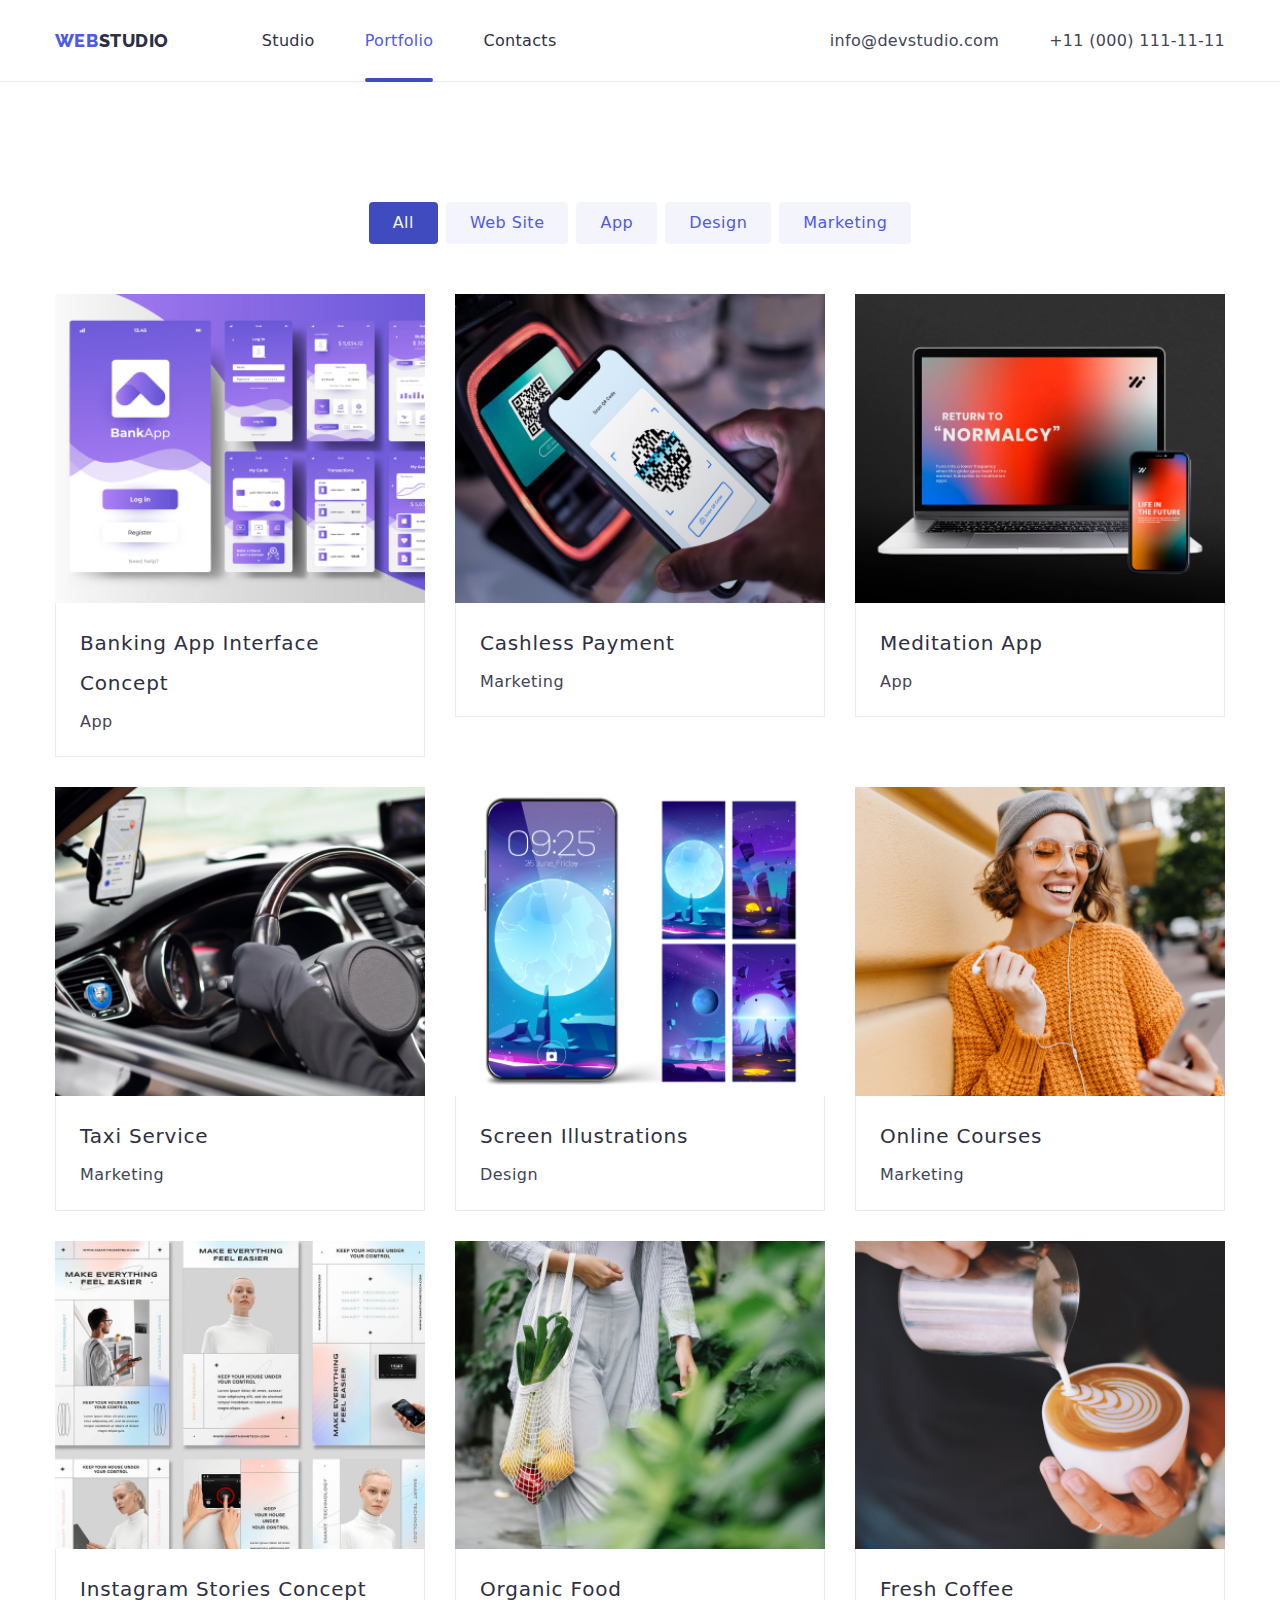
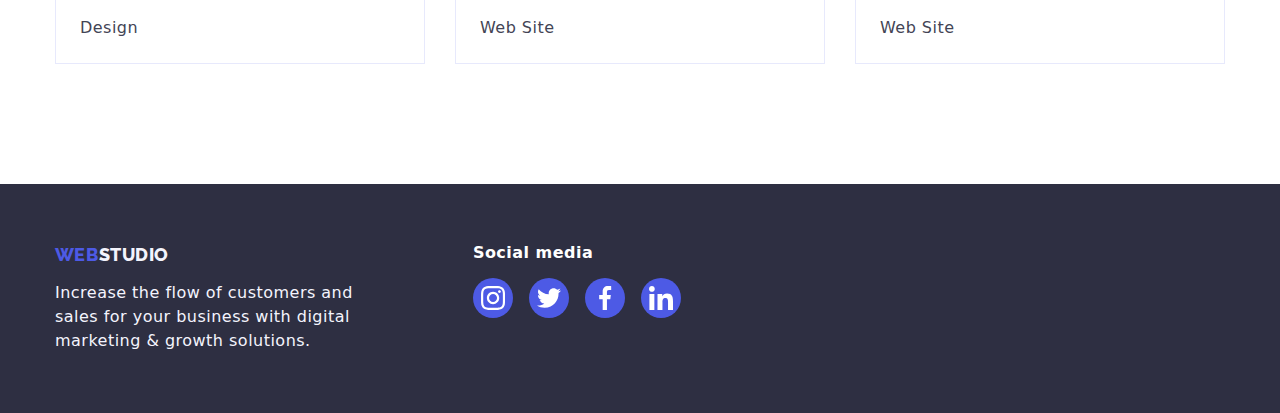
==== portfolio.html @ b477fc62 "commit" ====
<!DOCTYPE html>
<html lang="en">
  <head>
    <title>Portfolio</title>
    <meta charset="UTF-8" />
    <meta http-equiv="X-UA-Compatible" content="IE=edge" />
    <meta name="viewport" content="width=device-width, initial-scale=1.0" />

    <link rel="stylesheet" href="./css/style.css" />
    <link rel="preconnect" href="https://fonts.googleapis.com" />
    <link rel="preconnect" href="https://fonts.gstatic.com" crossorigin />
    <link
      href="https://fonts.googleapis.com/css2?family=Raleway:wght@800&family=Roboto:wght@400;500;700;900&display=swap"
      rel="stylesheet"
    />
    <link
      rel="stylesheet"
      href="https://cdnjs.cloudflare.com/ajax/libs/modern-normalize/2.0.0/modern-normalize.min.css"
    />
  </head>
  <body>
    <header class="page-header">
      <div class="container menu">
        <nav class="navigation">
          <a href="./index.html" class="logo-link">
            <span class="logo">WEB</span>
            <span class="studio">STUDIO</span>
          </a>

          <ul class="nav-menu list">
            <li class="item">
              <a href="./index.html" class="page link">Studio</a>
            </li>
            <li class="item">
              <a href="./portfolio.html" class="page current link">Portfolio</a>
            </li>
            <li class="item">
              <a href="#contacts" class="page link">Contacts</a>
            </li>
          </ul>
        </nav>

        <ul class="contacts-menu list">
          <li class="item">
            <a href="mailto:info@devstudio.com" class="contact link">
              info@devstudio.com</a
            >
          </li>
          <li class="item">
            <a href="tel:+110001111111" class="contact link"
              >+11 (000) 111-11-11</a
            >
          </li>
        </ul>
      </div>
    </header>

    <!-- ============ THis is a button section =============== -->
    <main>
      <section class="section">
        <div class="container">
          <ul class="filters list">
            <li class="space">
              <button type="button" class="button filter current">All</button>
            </li>
            <li class="space">
              <button type="button" class="button filter">Web Site</button>
            </li>
            <li class="space">
              <button type="button" class="button filter">App</button>
            </li>
            <li class="space">
              <button type="button" class="button filter">Design</button>
            </li>
            <li class="space">
              <button type="button" class="button filter">Marketing</button>
            </li>
          </ul>

          <!--=========== This is a card section ============-->
          <!-- ------row 1------- -->
          <ul class="projects list">
            <li class="project-card">
              <a href="" class="project link">
                <div class="project-cover-wrap">
                  <img
                    class="image"
                    src="./images/banking-app.jpg"
                    alt="Banking App image"
                    width="370"
                    height="294"
                  />
                  <p class="project-cover-text">
                    14 Stylish and User-Friendly App Design Concepts · Task
                    Manager App · Calorie Tracker App · Exotic Fruit Ecommerce
                    App · Cloud Storage App
                  </p>
                </div>
                <div class="substrate">
                  <h2 class="name">Banking App Interface Concept</h2>
                  <p class="type">App</p>
                </div>
              </a>
            </li>
            <li class="project-card">
              <a href="" class="project link">
                <div class="project-cover-wrap">
                  <img
                    class="image"
                    src="./images/cashless-payment.jpg"
                    alt="Cashless Payment image"
                    width="370"
                    height="294"
                  />
                  <p class="project-cover-text">
                    14 Stylish and User-Friendly App Design Concepts · Task
                    Manager App · Calorie Tracker App · Exotic Fruit Ecommerce
                    App · Cloud Storage App
                  </p>
                </div>
                <div class="substrate">
                  <h2 class="name">Cashless Payment</h2>
                  <p class="type">Marketing</p>
                </div>
              </a>
            </li>
            <li class="project-card">
              <a href="" class="project link">
                <div class="project-cover-wrap">
                  <img
                    class="image"
                    src="./images/meditaion-app.jpg"
                    alt="Meditation app image"
                    width="370"
                    height="294"
                  />
                  <p class="project-cover-text">
                    14 Stylish and User-Friendly App Design Concepts · Task
                    Manager App · Calorie Tracker App · Exotic Fruit Ecommerce
                    App · Cloud Storage App
                  </p>
                </div>
                <div class="substrate">
                  <h2 class="name">Meditation App</h2>
                  <p class="type">App</p>
                </div>
              </a>
            </li>

            <!-- ---------row 2 -------- -->
            <li class="project-card">
              <a href="" class="project link">
                <div class="project-cover-wrap">
                  <img
                    class="image"
                    src="./images/taxi-service.jpg"
                    alt="Taxi Service image"
                    width="370"
                    height="294"
                  />
                  <p class="project-cover-text">
                    14 Stylish and User-Friendly App Design Concepts · Task
                    Manager App · Calorie Tracker App · Exotic Fruit Ecommerce
                    App · Cloud Storage App
                  </p>
                </div>
                <div class="substrate">
                  <h2 class="name">Taxi Service</h2>
                  <p class="type">Marketing</p>
                </div>
              </a>
            </li>
            <li class="project-card">
              <a href="" class="project link">
                <div class="project-cover-wrap">
                  <img
                    class="image"
                    src="./images/mobile-screen-illustration.jpg"
                    alt="Mobile screen illustration"
                    width="370"
                    height="294"
                  />
                  <p class="project-cover-text">
                    14 Stylish and User-Friendly App Design Concepts · Task
                    Manager App · Calorie Tracker App · Exotic Fruit Ecommerce
                    App · Cloud Storage App
                  </p>
                </div>
                <div class="substrate">
                  <h2 class="name">Screen Illustrations</h2>
                  <p class="type">Design</p>
                </div>
              </a>
            </li>
            <li class="project-card">
              <a href="" class="project link">
                <div class="project-cover-wrap">
                  <img
                    class="image"
                    src="./images/woman-holding-mobile-phone.jpg"
                    alt="Woman holding mobile phone image"
                    width="370"
                    height="294"
                  />
                  <p class="project-cover-text">
                    14 Stylish and User-Friendly App Design Concepts · Task
                    Manager App · Calorie Tracker App · Exotic Fruit Ecommerce
                    App · Cloud Storage App
                  </p>
                </div>
                <div class="substrate">
                  <h2 class="name">Online Courses</h2>
                  <p class="type">Marketing</p>
                </div>
              </a>
            </li>

            <!-- -------------row 3 ---------- -->
            <li class="project-card">
              <a href="" class="project link">
                <div class="project-cover-wrap">
                  <img
                    class="image"
                    src="./images/instagram-sotries-concept.jpg"
                    alt="instagram sotries concept image"
                    width="370"
                    height="294"
                  />
                  <p class="project-cover-text">
                    14 Stylish and User-Friendly App Design Concepts · Task
                    Manager App · Calorie Tracker App · Exotic Fruit Ecommerce
                    App · Cloud Storage App
                  </p>
                </div>
                <div class="substrate">
                  <h2 class="name">Instagram Stories Concept</h2>
                  <p class="type">Design</p>
                </div>
              </a>
            </li>
            <li class="project-card">
              <a href="" class="project link">
                <div class="project-cover-wrap">
                  <img
                    class="image"
                    src="./images/woman-on-garden.jpg"
                    alt="Woman walking on a garden image"
                    width="370"
                    height="294"
                  />
                  <p class="project-cover-text">
                    14 Stylish and User-Friendly App Design Concepts · Task
                    Manager App · Calorie Tracker App · Exotic Fruit Ecommerce
                    App · Cloud Storage App
                  </p>
                </div>
                <div class="substrate">
                  <h2 class="name">Organic Food</h2>
                  <p class="type">Web Site</p>
                </div>
              </a>
            </li>
            <li class="project-card">
              <a href="" class="project link">
                <div class="project-cover-wrap">
                  <img
                    class="image"
                    src="./images/cup-of-coffe.jpg"
                    alt="Pouring coffe on a cup image"
                    width="370"
                    height="294"
                  />
                  <p class="project-cover-text">
                    14 Stylish and User-Friendly App Design Concepts · Task
                    Manager App · Calorie Tracker App · Exotic Fruit Ecommerce
                    App · Cloud Storage App
                  </p>
                </div>
                <div class="substrate">
                  <h2 class="name">Fresh Coffee</h2>
                  <p class="type">Web Site</p>
                </div>
              </a>
            </li>
          </ul>
        </div>
      </section>
    </main>

    <!--This is a footer-->
    <footer class="page-footer">
      <div class="container">
        <!-- main footer -->
        <div class="footer">
          <!-- footer 1 -->
          <div class="footer-address">
            <a href="./index.html" class="logo-link">
              <span class="logo">WEB</span>
              <span class="studio-footer">STUDIO</span>
            </a>
            <p class="footer-description">
              Increase the flow of customers and <br />
              sales for your business with digital <br />
              marketing & growth solutions.
            </p>
          </div>

          <!-- footer icon-->
          <div class="footer-block">
            <b class="footer-heading">Social media</b>
            <ul class="social-footer list">
              <li class="icon-item">
                <a
                  class="link"
                  href="https://www.instagram.com/"
                  target="_blank"
                  rel="noopener noreferrer"
                  aria-label="Link to Instagram"
                >
                  <svg class="icon" width="24" height="24">
                    <use href="./images/icons.svg#footer-icon-instagram"></use>
                  </svg>
                </a>
              </li>
              <li class="icon-item">
                <a
                  class="link"
                  href="https://twitter.com//"
                  target="_blank"
                  rel="noopener noreferrer"
                  aria-label="Link to Twitter"
                >
                  <svg class="icon" width="24" height="24">
                    <use href="./images/icons.svg#footer-icon-twitter"></use>
                  </svg>
                </a>
              </li>
              <li class="icon-item">
                <a
                  class="link"
                  href="https://www.facebook.com/"
                  target="_blank"
                  rel="noopener noreferrer"
                  aria-label="Link to Facebook"
                >
                  <svg class="icon" width="24" height="24">
                    <use href="./images/icons.svg#footer-icon-facebook"></use>
                  </svg>
                </a>
              </li>
              <li class="icon-item">
                <a
                  class="link"
                  href="https://www.linkedin.com/login/"
                  target="_blank"
                  rel="noopener noreferrer"
                  aria-label="Link to LinkedIn"
                >
                  <svg class="icon" width="24" height="24">
                    <use href="./images/icons.svg#footer-icon-linkedin"></use>
                  </svg>
                </a>
              </li>
            </ul>
          </div>
        </div>
      </div>
    </footer>
  </body>
</html>
---- css/style.css ----
/* @import url("https://fonts.googleapis.com/css2?family=Raleway:wght@800&family=Roboto:wght@400;500;700;900&display=swap"); */

:root {
  --iris-color: #4d5ae5;
  --navy-blue-color: #2e2f42;
  --slate: #434455;
  --white: #fff;
  --cloud: #f4f4fd;
  --cornflower: #e7e9fc;
  --ocean: #404bbf;
  --gray: #2e2f42;
  --light-slate: #8e8f99;
  --green: #31d0aa;
  --dairy-color: #fcfcfc;
}

/* --------css margin reset--- */
h1,
h2,
h3,
h4,
h5,
h6,
p {
  margin: 0;
}

/* ---common properties for tags and class--- */
html {
  box-sizing: border-box;
}

*,
*::before,
*::after {
  box-sizing: inherit;
}

img {
  display: block;
  max-width: 100%;
  height: auto;
}

body {
  font-family: "Roboto", sans-serif;
  font-size: 16px;
  letter-spacing: 0.03em;
  color: var(--slate);
  background-color: var(--white);
}

.list {
  list-style: none;
  padding: 0;
  margin: 0;
}

.link {
  text-decoration: none;
  color: inherit;
}

.logo-link {
  text-decoration: none;
}

.container {
  width: 1200px;
  padding: 0 15px;
  margin: 0 auto;
}

.menu,
.navigation,
.nav-menu,
.contacts-menu {
  display: flex;
  align-items: center;
}

/* ---this is the header----- */

.page-header {
  border-bottom: 1px solid var(--cornflower);
}

.nav-menu .page:hover,
.nav-menu .page:focus,
.nav-menu .page.current,
.contacts-menu .contact:hover,
.contacts-menu .contact:focus {
  color: var(--iris-color);
}

.logo {
  color: var(--iris-color);
}

.nav-menu .page,
.contacts-menu .contact {
  font-weight: 500;
  line-height: 1.14;
  letter-spacing: 0.02em;
  text-decoration: none;
  font-size: 16px;
  display: block;
  padding-top: 32px;
  padding-bottom: 31px;
  transition: color 250ms cubic-bezier(0.4, 0, 0.2, 1);
}

.nav-menu .page {
  color: var(--navy-blue-color);
}

.contacts-menu .contact {
  color: var(--slate);
  font-weight: 400;
}

.nav-menu {
  margin-left: 93px;
}

.nav-menu .item:not(:last-child),
.contacts-menu .item:not(:last-child) {
  margin-right: 50px;
}

.contacts-menu.list {
  margin-left: auto;
}

.logo-link > span {
  font-size: 18px;
  line-height: 1.2;
}

.logo-link {
  font-family: "Raleway", sans-serif;
  font-weight: 800;
  font-size: 0;
}

.studio {
  color: var(--navy-blue-color);
}

/* nav menu animation */
.page:hover,
.page:focus {
  color: var(--iris-color);
}

.page.current::after {
  content: "";
  border: 2px solid var(--ocean);
  border-radius: 2px;
  background-color: var(--ocean);
  height: 4px;
  width: 100%;
  position: absolute;
  left: 0;
  bottom: -1px;
}

.page::after {
  content: "";
  border-radius: 2px;
  border: 2px solid transparent;
  height: 4px;
  width: 0;
  position: absolute;
  left: 0;
  bottom: -2px;
  transition: width 250ms cubic-bezier(0.4, 0, 0.2, 1),
    background-color 250ms cubic-bezier(0.4, 0, 0.2, 1),
    border 250ms cubic-bezier(0.4, 0, 0.2, 1);
}

.page:hover::after,
.page:focus::after {
  border: 2px solid var(--ocean);
  background-color: var(--ocean);
  width: 100%;
}

/* ---this is for the hero section--- */

.hero {
  text-align: center;
  padding: 200px 0;
  background: var(--navy-blue-color);
  background-image: linear-gradient(
      rgba(46, 47, 66, 0.7),
      rgba(46, 47, 66, 0.7)
    ),
    url("../images/people-office-1.png");
  background-size: cover;
  background-position: center;
  background-repeat: no-repeat;
  background-color: var(--gray);
}

.hero-title {
  font-size: 56px;
  font-weight: 700;
  line-height: 1.07;
  letter-spacing: 0.04em;
  color: var(--white);
  margin-bottom: 30px;
}

.button {
  border-color: transparent;
  font-family: inherit;
  border-radius: 4px;
  font-size: 16px;
  font-weight: 500;
  letter-spacing: 0.03em;
  cursor: pointer;
}

.button.primary {
  color: white;
  background-color: var(--iris-color);
  line-height: 1.87;
  letter-spacing: 0.06em;
  padding: 16px 32px;
  box-shadow: 0px 4px 4px rgba(0, 0, 0, 0.15);
  transition: background-color 250ms cubic-bezier(0.4, 0, 0.2, 1),
    box-shadow 250ms cubic-bezier(0.4, 0, 0.2, 1);
}

.button.primary:hover,
.button.primary:focus {
  background-color: var(--ocean);
  box-shadow: 0px 3px 1px rgba(0, 0, 0, 0.1), 0px, 1px, 2px rgba(0, 0, 0.08),
    0px 2px 2px rgba(0, 0, 0, 0.12);
}

/* modal section */

.backdrop {
  position: fixed;
  top: 0;
  left: 0;
  width: 100%;
  height: 100%;
  background-color: rgba(0, 0, 0, 0.2);
  opacity: 1;
  transition: opacity 250ms cubic-bezier(0.4, 0, 0.2, 1);
}

.modal {
  position: absolute;
  top: 50%;
  left: 50%;
  min-width: 408px;
  min-height: 584px;
  background-color: var(--dairy-color);
  border-radius: 4px;
  box-shadow: 0px 2px 1px 0px rgba(0, 0, 0, 0.2),
    0px 1px 3px 0px rgba(0, 0, 0, 0.12), 0px 1px 1px 0px rgba(0, 0, 0, 0.14);

  transform: translate(-50%, -50%) scale(1);
  transition: transform 250ms cubic-bezier(0.4, 0, 0.2, 1),
    box-shadow 250ms cubic-bezier(0.4, 0, 0.2, 1),
    background-color 250ms cubic-bezier(0.4, 0, 0.2, 1);
}

.backdrop.is-hidden .modal {
  transform: translate(-50%, -50%) scale(0);
}

.modal-close {
  position: absolute;
  top: 24px;
  right: 24px;
  padding: 0;
  display: flex;
  justify-content: center;
  align-items: center;
  width: 24px;
  height: 24px;

  background-color: var(--cornflower);
  color: var(--navy-blue-color);
  border: 1px solid rgba(0, 0, 0, 0.1);
  border-radius: 15px;
  cursor: pointer;

  transition: color 250ms cubic-bezier(0.4, 0, 0.2, 1),
    background-color 250ms cubic-bezier(0.4, 0, 0.2, 1),
    border 250ms cubic-bezier(0.4, 0, 0.2, 1);
}

.modal-close-icon {
  fill: currentColor;
}

.modal-close:hover,
.modal-close:focus {
  color: var(--white);
  background-color: var(--ocean);
  border: 1px solid var(--ocean);
}

.is-hidden {
  visibility: none;
  opacity: 0;
  pointer-events: none;
}
/* ---this is for the section 1 --- */

.section {
  padding-top: 120px;
  padding-bottom: 120px;
}

.section.no-top-padding {
  padding-top: 0;
}

.benefits.list {
  display: flex;
  flex-wrap: wrap;
  margin-left: -30px;
  margin-top: -30px;
}

.benefits .item {
  flex-basis: calc(100% / 4 - 30px);
  margin-left: 30px;
  margin-top: 30px;
}

.benefits .title {
  color: var(--navy-blue-color);
  font-size: 20px;
  font-weight: 500;
  line-height: 1.14;
  margin-bottom: 10px;
}

.benefits .description {
  color: var(--slate);
  font-size: 16px;
  font-weight: 400;
  line-height: 1.71;
}

.section .container .icon {
  border-radius: 4px;
  margin-bottom: 8px;
  width: 264px;
  height: 112px;
  background-color: var(--cloud);
  display: flex;
  justify-content: center;
  align-items: center;
}

/* this is the icon for section 1 */

.title-icon {
  margin: 24px 100px;
}
/* ---this is for sectioon 2 --- */

.what-we-do.list {
  display: flex;
  flex-wrap: wrap;
  margin-left: -30px;
  margin-top: -30px;
}

.what-we-do .item {
  flex-basis: calc(100% / 3 - 30px);
  margin-left: 30px;
  margin-top: 30px;
}

.section-title {
  margin-bottom: 50px;
  color: var(--navy-blue-color);
  text-align: center;
  font-size: 36px;
  font-weight: 700;
  line-height: 1.17;
}

/* ---this is for section 3 --- */

.team {
  display: flex;
  flex-wrap: wrap;
  margin-top: -30px;
  margin-left: -30px;
}

.team .item {
  background-color: var(--white);
  flex-basis: calc(100% / 4 - 30px);
  margin-left: 30px;
  margin-top: 30px;
  padding-bottom: 30px;
  border-radius: 0px 0px 4px 4px;
  box-shadow: 0px 3px 1px rgba(0, 0, 0, 0.1), 0px, 1px, 2px rgba(0, 0, 0.08),
    0px 2px 2px rgba(0, 0, 0, 0.12);
}

.section.bg-team {
  background-color: var(--cloud);
}

.team .name,
.team .position {
  line-height: 1.19;
  text-align: center;
}

.team .name {
  color: var(--navy-blue-color);
  font-size: 20px;
  font-weight: 500;
  padding-top: 30px;
  padding-bottom: 10px;
}

.team .position {
  color: var(--slate);
  font-size: 16px;
  font-weight: 400;
}

/* this is  for the icons */
.social-team {
  display: flex;
  justify-content: center;
  gap: 24px;
}

.icon-item {
  width: 40px;
  height: 40px;
}

.social-team .link {
  margin-top: 10px;
  width: 100%;
  height: 100%;
  border-radius: 50%;
  display: flex;
  align-items: center;
  justify-content: center;
  background-color: var(--iris-color);
  color: var(--white);
  transition: background-color 250ms cubic-bezier(0.4, 0, 0.2, 1);
}

.social-team .link:hover,
.social-team .link:focus {
  background-color: var(--ocean);
}

.section-social-icon {
  fill: currentColor;
}

/* "our team" shadow effect */
.team .item {
  border-radius: 0px 0px 4px 4px;
  background: var(--white);
  box-shadow: 0px 2px 1px 0px rgba(46, 47, 66, 0.08),
    0px 1px 1px 0px rgba(46, 47, 66, 0.16),
    0px 1px 6px 0px rgba(46, 47, 66, 0.08);
}

/* this is for our customer */
.partners {
  gap: 24px;
  display: flex;
}

.partners .item {
  width: 168px;
  height: 88px;
}

.partners .link {
  display: flex;
  justify-content: center;
  align-items: center;
  color: var(--light-slate);
  width: 100%;
  height: 100%;
  border: 1px solid var(--light-slate);
  border-radius: 5px;
  transition: border-color 250ms cubic-bezier(0.4, 0, 0.2, 1),
    color 250ms cubic-bezier(0.4, 0, 0.2, 1);
}

.customers-icon {
  fill: currentColor;
  width: 104px;
  height: 56px;
}

.partners .link:hover,
.partners .link:focus {
  border-color: var(--ocean);
  color: var(--ocean);
}
/* ---this is for footer--- */

.page-footer {
  padding: 60px 0;
  background-color: var(--navy-blue-color);
}

.footer-description {
  margin-top: 16px;
  color: var(--cloud);
  font-size: 16px;
  font-weight: 400;
  line-height: 1.5;
}

.studio-footer {
  color: var(--cloud);
}

/* footer social icon */

.social-footer {
  flex-wrap: wrap;
  display: flex;
  gap: 16px;
  margin-top: 16px;
}

.icon-item {
  width: 40px;
  height: 40px;
}

.social-footer .icon {
  fill: currentColor;
}

.social-footer .link {
  width: 100%;
  height: 100%;
  border-radius: 50%;
  display: flex;
  justify-content: center;
  align-items: center;
  background-color: var(--iris-color);
  color: var(--white);
  transition: border-color 250ms cubic-bezier(0.4, 0, 0.2, 1);
}

.page-footer .container {
  display: flex;
  align-items: flex-start;
  gap: 120px;
}

.footer-heading {
  color: var(--white);
  display: flex;
}

.social-footer .link:hover,
.social-footer .link:focus {
  background-color: var(--green);
}
.footer {
  display: flex;
  gap: 120px;
}

/* ---this is for portfolio--- */

.projects {
  display: flex;
  flex-wrap: wrap;
  margin-left: -30px;
  margin-top: -30px;
}

.project-card {
  flex-basis: calc(100% / 3 - 30px);
  margin-left: 30px;
  margin-top: 30px;
}

.button.filter {
  padding: 6px 22px;
  font-weight: 500;
  font-size: 16px;
  line-height: 1.625;
  letter-spacing: 0.03em;
  background: var(--cloud);
  color: var(--iris-color);
  transition: border-color 250ms cubic-bezier(0.4, 0, 0.2, 1),
    color 250ms cubic-bezier(0.4, 0, 0.2, 1),
    box-shadow 250ms cubic-bezier(0.4, 0, 0.2, 1);
}

.filters {
  display: flex;
  margin-bottom: 50px;
  justify-content: center;
}

.filters .space + .space {
  margin-left: 8px;
}

.button.filter:hover,
.button.filter:focus,
.button.filter.current {
  background-color: var(--ocean);
  color: var(--cloud);
  box-shadow: 0px 3px 1px rgba(0, 0, 0, 0.1), 0px, 1px, 2px rgba(0, 0, 0.08),
    0px 2px 2px rgba(0, 0, 0, 0.12);
}

.project .name {
  font-size: 20px;
  font-weight: 500;
  letter-spacing: 0.04em;
  color: var(--navy-blue-color);
  margin-bottom: 4px;
  line-height: 2;
}

.project .type {
  color: var(--slate);
  font-weight: 400;
  font-size: 16px;
  line-height: 1.87;
}

.project-card {
  transition: box-shadow 250ms cubic-bezier(0.4, 0, 0.2, 1);
}

.project-card:hover {
  box-shadow: 0px 2px 1px 0px rgba(46, 47, 66, 0.08),
    0px 1px 1px 0px rgba(46, 47, 66, 0.16),
    0px 1px 6px 0px rgba(46, 47, 66, 0.08);
}

.substrate {
  border: 1px solid var(--cornflower);
  background: var(--white);
  border-top: 0;
  padding: 20px 24px;
}

.project-cover-wrap {
  position: relative;
  overflow: hidden;
}

.project-cover-text {
  position: absolute;
  top: 0;
  height: 100%;
  width: 100%;
  padding: 40px 32px;
  font-size: 16px;
  color: var(--cloud);
  background-color: var(--iris-color);
  transform: translateY(101%);
  transition: transform 250ms ease-in-out;
  font-weight: 400;
  line-height: 24px;
  letter-spacing: 0.32px;
  transition: transform 250ms cubic-bezier(0.4, 0, 0.2, 1);
}

.project-card:hover .project-cover-text {
  transform: translateY(0);
}

.page {
  padding: 24px 0;
  position: relative;
  transition: color 250ms cubic-bezier(0.4, 0, 0.2, 1);
}
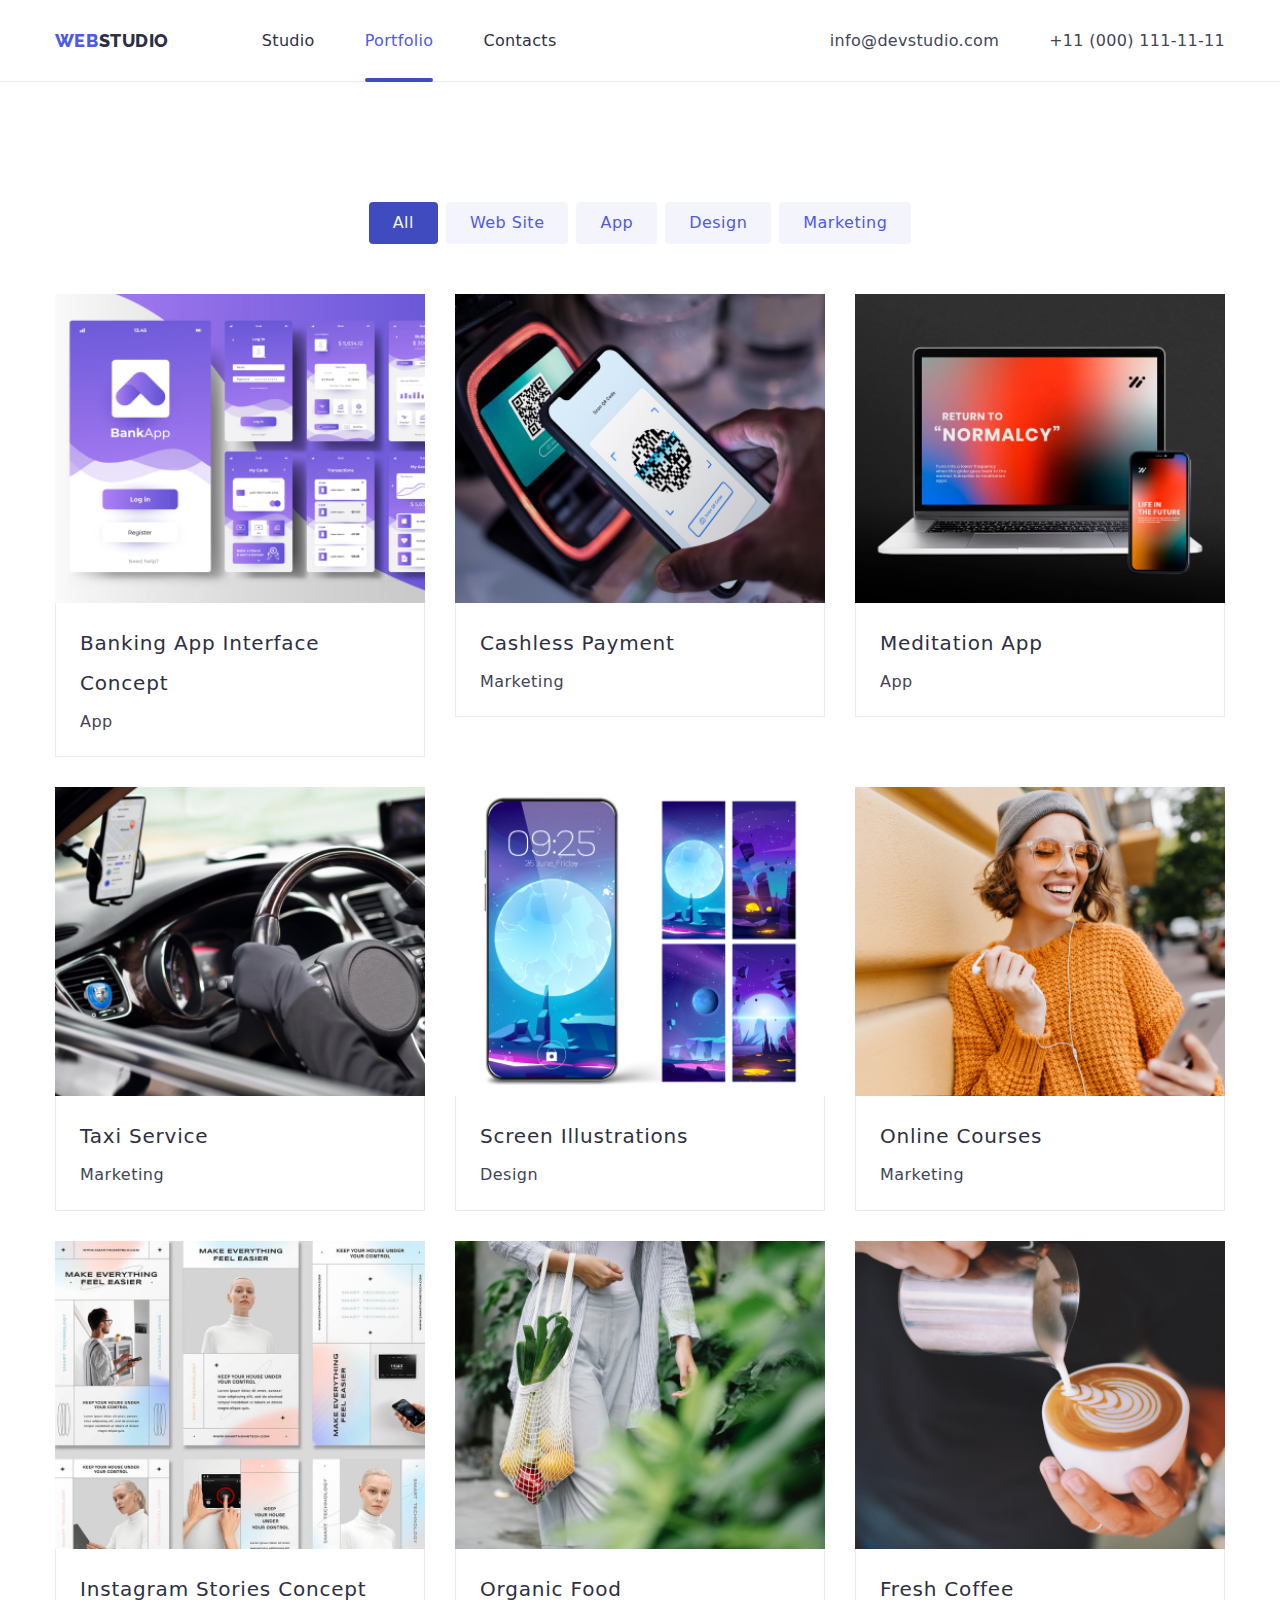
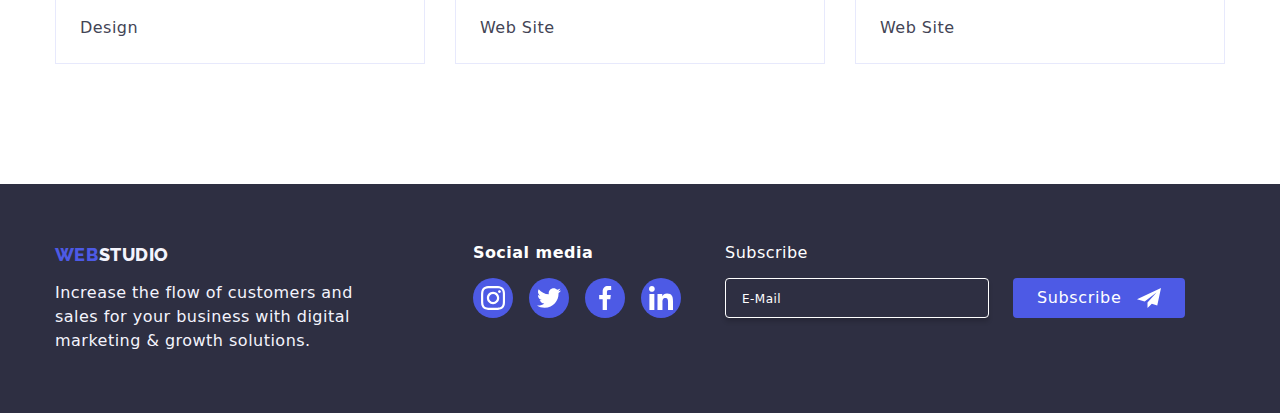
==== commit 3a69558a: "update HW6" ====
--- a/portfolio.html
+++ b/portfolio.html
@@ -305,7 +305,7 @@
             </p>
           </div>
 
-          <!-- footer icon-->
+          <!-- footer 2 -->
           <div class="footer-block">
             <b class="footer-heading">Social media</b>
             <ul class="social-footer list">
@@ -364,7 +364,39 @@
             </ul>
           </div>
         </div>
+        <div class="footer-container footer-form">
+          <form name="subscribe_form" autocomplete="on" method="">
+            <label class="footer-form-label"
+              >Subscribe
+              <input
+                type="email"
+                name="email"
+                placeholder="E-Mail"
+                class="footer-form-input"
+                required
+              />
+            </label>
+            <button type="submit" class="subscribe-button">
+              Subscribe
+              <svg class="icon" width="24" height="24">
+                <use href="./images/icons.svg#subscribe-icon"></use>
+              </svg>
+            </button>
+          </form>
+        </div>
       </div>
     </footer>
+    <!-- modal section -->
+    <div class="backdrop is-hidden" data-modal>
+      <div class="modal">
+        <button type="button" class="modal-close" data-modal-close>
+          <svg class="modal-close-icon" width="8" height="8">
+            <use href="./images/icons.svg#icon-close"></use>
+          </svg>
+        </button>
+      </div>
+    </div>
+    <!-- modal script -->
+    <script src="./js/modal.js"></script>
   </body>
 </html>
--- a/css/style.css
+++ b/css/style.css
@@ -12,6 +12,7 @@
   --light-slate: #8e8f99;
   --green: #31d0aa;
   --dairy-color: #fcfcfc;
+  --navyblue-modal: rgba(46, 47, 66, 0.4);
 }
 
 /* --------css margin reset--- */
@@ -248,26 +249,23 @@
   left: 0;
   width: 100%;
   height: 100%;
-  background-color: rgba(0, 0, 0, 0.2);
-  opacity: 1;
-  transition: opacity 250ms cubic-bezier(0.4, 0, 0.2, 1);
+  background-color: var(--modal-bg);
+  transition-property: opacity, visibility;
+  transition-duration: 250ms;
+  transition-timing-function: cubic-bezier(0.4, 0, 0.2, 1);
 }
 
 .modal {
   position: absolute;
+  padding: 72px 24px 24px 24px;
   top: 50%;
   left: 50%;
-  min-width: 408px;
-  min-height: 584px;
-  background-color: var(--dairy-color);
+  width: 408px;
   border-radius: 4px;
+  background: var(--dairy-color);
   box-shadow: 0px 2px 1px 0px rgba(0, 0, 0, 0.2),
     0px 1px 3px 0px rgba(0, 0, 0, 0.12), 0px 1px 1px 0px rgba(0, 0, 0, 0.14);
-
-  transform: translate(-50%, -50%) scale(1);
-  transition: transform 250ms cubic-bezier(0.4, 0, 0.2, 1),
-    box-shadow 250ms cubic-bezier(0.4, 0, 0.2, 1),
-    background-color 250ms cubic-bezier(0.4, 0, 0.2, 1);
+  transform: translate(-50%, -50%);
 }
 
 .backdrop.is-hidden .modal {
@@ -312,6 +310,162 @@
   opacity: 0;
   pointer-events: none;
 }
+
+/* this is for the modal order service form */
+.order-service-header {
+  color: var(--navy-blue-color);
+  text-align: center;
+  font-weight: 500;
+  margin-bottom: 34px;
+}
+
+.order-service-container {
+  display: flex;
+  flex-direction: column;
+  align-items: flex-start;
+  border-radius: 4px;
+}
+
+.form-input {
+  display: block;
+  width: 360px;
+  height: 40px;
+  padding-top: 11px;
+  padding-bottom: 11px;
+  padding-left: 38px;
+  flex-shrink: 0;
+  font-size: 14px;
+  fill: currentColor;
+  border-radius: 4px;
+  border: 1px solid var(--navyblue-modal, rgba(46, 47, 66, 0.4));
+  transition-property: border;
+  transition-duration: 250ms;
+  transition-timing-function: cubic-bezier(0.4, 0, 0.2, 1);
+}
+
+.form-input:focus,
+.form-input:hover,
+.form-textarea:hover,
+.form-textarea:focus {
+  border: 1px solid var(--iris-color);
+}
+
+.form-input:focus + .form-input-icon,
+.form-input:hover + .form-input-icon {
+  fill: var(--iris-color);
+}
+
+.form-textarea {
+  width: 360px;
+  height: 120px;
+  flex-shrink: 0;
+  padding-top: 8px;
+  padding-left: 16px;
+  border-radius: 4px;
+  font-size: 14px;
+  border: 1px solid var(--navyblue-modal, rgba(46, 47, 66, 0.4));
+  resize: none;
+  transition-property: border;
+  transition-duration: 250ms;
+  transition-timing-function: cubic-bezier(0.4, 0, 0.2, 1);
+}
+
+.form-textarea::placeholder {
+  color: var(--navyblue-modal, rgba(46, 47, 66, 0.4));
+  font-size: 12px;
+  font-weight: 400;
+  line-height: 14px;
+  letter-spacing: 0.48px;
+}
+
+.form-input-icon {
+  position: absolute;
+  transform: translateY(-50%);
+  top: 50%;
+  left: 16px;
+  width: 18px;
+  height: 24px;
+  fill: var(--navy-blue-color);
+  transition-property: fill;
+  transition-duration: 250ms;
+  transition-timing-function: cubic-bezier(0.4, 0, 0.2, 1);
+}
+
+.form-label {
+  position: relative;
+  margin-bottom: 30px;
+  font-size: 12px;
+  line-height: 1.166;
+  letter-spacing: 0.01em;
+  color: var(--light-slate);
+}
+
+.form-label-textarea {
+  position: relative;
+  margin-bottom: 16px;
+  font-size: 12px;
+  line-height: 1.166;
+  letter-spacing: 0.01em;
+  color: var(--light-slate);
+}
+
+.form-label-text {
+  position: absolute;
+  top: -20px;
+}
+
+.order-form-checkbox {
+  display: flex;
+  align-items: center;
+  justify-content: flex-start;
+  width: 360px;
+  height: 16px;
+  gap: 8px;
+  margin-bottom: 24px;
+  margin-top: 16px;
+}
+
+.order-policy-text {
+  display: flex;
+  flex-shrink: 0;
+  color: var(--light-slate);
+  font-size: 12px;
+  font-weight: 400;
+  line-height: 14px;
+  letter-spacing: 0.48px;
+  margin-top: -40px;
+  margin-left: 20px;
+  margin-bottom: 24px;
+}
+
+/* send button for modal */
+.form-button-container {
+  display: flex;
+  align-items: center;
+  justify-content: center;
+  width: 100%;
+}
+.form-button {
+  width: 169px;
+  height: 56px;
+  padding: 16px 32px;
+  border: none;
+  font-weight: 500;
+  letter-spacing: 0.64px;
+  border-radius: 4px;
+  background-color: var(--iris-color);
+  color: var(--white);
+  box-shadow: 0px 4px 4px 0px rgba(0, 0, 0, 0.15);
+  cursor: pointer;
+  transition-property: background-color, color;
+  transition-duration: 250ms;
+  transition-timing-function: cubic-bezier(0.4, 0, 0.2, 1);
+}
+.form-button:hover,
+.form-button:focus {
+  background-color: var(--ocean);
+}
+
 /* ---this is for the section 1 --- */
 
 .section {
@@ -580,6 +734,91 @@
 .footer {
   display: flex;
   gap: 120px;
+}
+
+.footer-block {
+  width: 210px;
+  height: 80px;
+  flex-shrink: 0;
+}
+
+/* this is for subscribe */
+.footer-container form {
+  display: flex;
+  align-items: flex-end;
+}
+
+.page-footer .container {
+  position: relative;
+}
+
+.footer-form {
+  width: 453px;
+  height: 80px;
+  flex-shrink: 0;
+  margin-left: 670px;
+  position: absolute;
+}
+
+.footer-form-label {
+  display: block;
+  color: var(--white);
+  font-weight: 500;
+}
+
+.footer-form-input {
+  width: 264px;
+  height: 40px;
+  padding: 8px 16px;
+  display: flex;
+  margin-top: 16px;
+  font-size: 14px;
+  flex-shrink: 0;
+  gap: 16px;
+  border-radius: 4px;
+  background-color: var(--navy-blue-color);
+  border: 1px solid var(--white);
+  box-shadow: 0px 4px 4px 0px rgba(0, 0, 0, 0.15);
+}
+
+/* for placeholder */
+.footer-form-input::placeholder {
+  color: var(--white);
+  font-size: 12px;
+  font-style: normal;
+  font-weight: 400;
+  line-height: 24px;
+  letter-spacing: 0.48px;
+}
+
+.subscribe-button {
+  display: inline-flex;
+  padding: 8px 24px;
+  justify-content: center;
+  align-items: center;
+  gap: 16px;
+  margin-left: 24px;
+  border: none;
+  font-weight: 500;
+  line-height: 24px;
+  letter-spacing: 0.64px;
+  border-radius: 4px;
+  background: var(--iris-color);
+  color: var(--white);
+  cursor: pointer;
+  transition-property: background-color, color;
+  transition-duration: 250ms;
+  transition-timing-function: cubic-bezier(0.4, 0, 0.2, 1);
+}
+
+.subscribe-button .icon {
+  fill: var(--white);
+  width: 24px;
+  height: 24px;
+}
+
+.subscribe-button:hover {
+  background-color: var(--ocean);
 }
 
 /* ---this is for portfolio--- */
